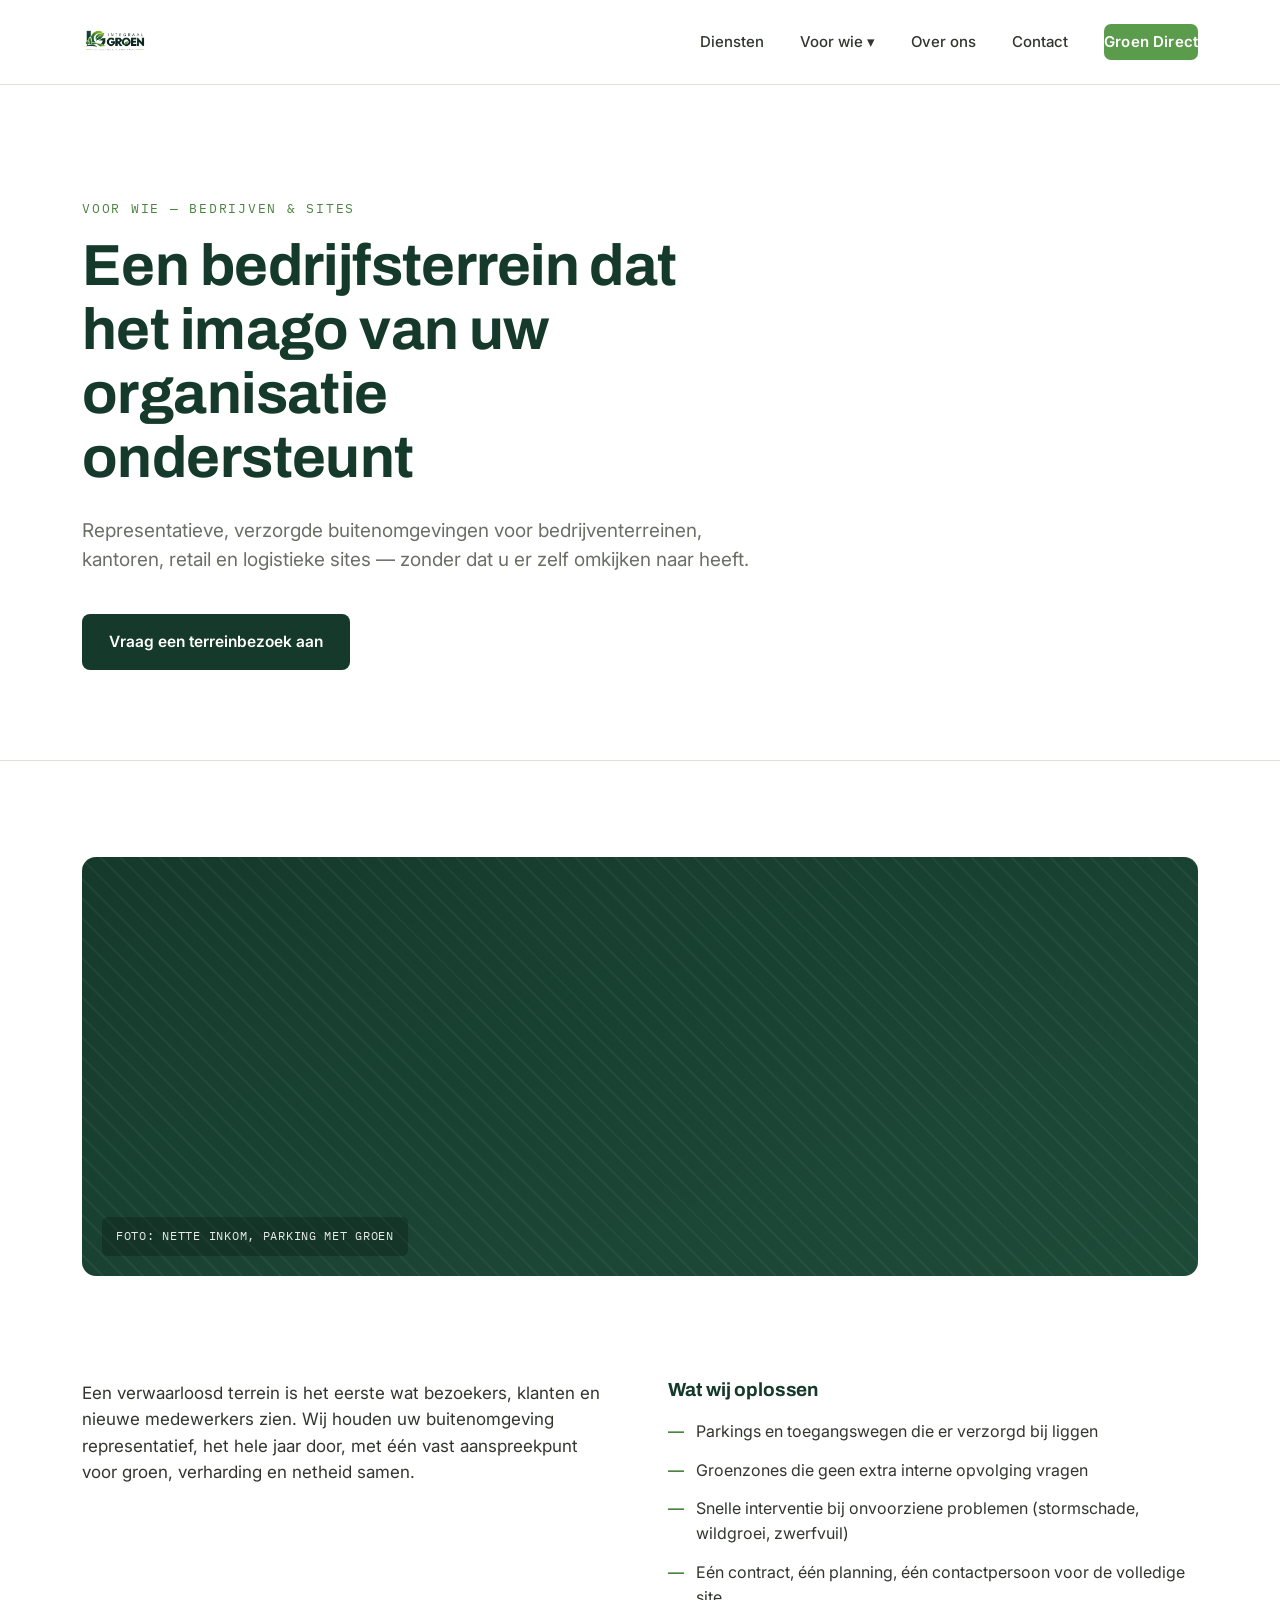
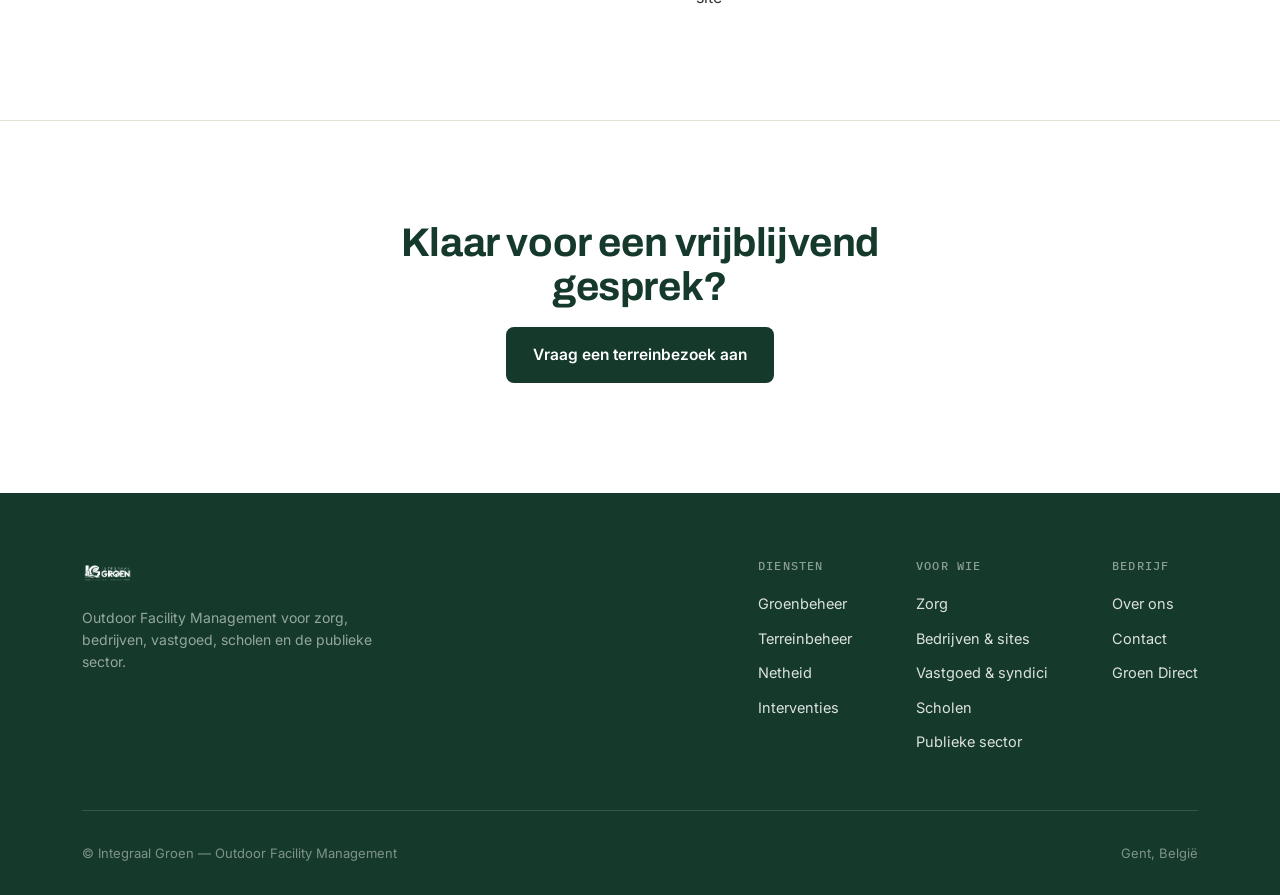
==== bedrijven.html @ 5df1223a "Add files via upload" ====
<!DOCTYPE html>
<html lang="nl">
<head>
<meta charset="UTF-8">
<meta name="viewport" content="width=device-width, initial-scale=1.0">
<title>Bedrijven & sites — Integraal Groen</title>
<meta name="description" content="Representatieve buitenomgevingen voor bedrijventerreinen, kantoren, retail en logistieke sites.">
<link rel="preconnect" href="https://fonts.googleapis.com">
<link rel="preconnect" href="https://fonts.gstatic.com" crossorigin>
<link href="https://fonts.googleapis.com/css2?family=Archivo:wght@500;600;700;800&family=Inter:wght@400;500;600&family=IBM+Plex+Mono:wght@400;500&display=swap" rel="stylesheet">
<link rel="stylesheet" href="style.css">
</head>
<body>
<header>
  <nav class="wrap">
    <a href="index.html"><img class="logo-mark" src="assets/logo.png" alt="Integraal Groen — Outdoor Facility Management"></a>
    <button class="nav-toggle" id="navToggle" aria-expanded="false" aria-controls="navLinks" aria-label="Menu openen">
      <span class="bar"></span>
    </button>
    <div class="nav-links" id="navLinks">
      <a href="index.html#diensten">Diensten</a>
      <div class="dropdown" id="voorWieDropdown">
        <a href="javascript:void(0)" id="voorWieToggle" aria-current="page">Voor wie ▾</a>
        <div class="dropdown-menu">
          <a href="zorg.html">Zorg</a>
          <a href="bedrijven.html">Bedrijven &amp; sites</a>
          <a href="vastgoed.html">Residentieel vastgoed &amp; syndici</a>
          <a href="scholen.html">Scholen</a>
          <a href="publieke-sector.html">Publieke sector</a>
        </div>
      </div>
      <a href="index.html#contact">Over ons</a>
      <a href="index.html#contact">Contact</a>
      <a href="groendirect.html" class="btn-nav">Groen Direct</a>
    </div>
  </nav>
</header>
<main>

  <section class="hero">
    <div class="wrap">
      <span class="eyebrow reveal">Voor wie — Bedrijven & sites</span>
      <h1 class="reveal">Een bedrijfsterrein dat het imago van uw organisatie ondersteunt</h1>
      <p class="reveal">Representatieve, verzorgde buitenomgevingen voor bedrijventerreinen, kantoren, retail en logistieke sites — zonder dat u er zelf omkijken naar heeft.</p>
      <div class="btn-row reveal">
        <a href="index.html#contact" class="btn btn-primary">Vraag een terreinbezoek aan</a>
      </div>
    </div>
  </section>

  <section>
    <div class="wrap">
      <div class="photo-banner reveal"><span class="tag">Foto: nette inkom, parking met groen</span></div>
    </div>
  </section>

  <section style="padding-top:0;">
    <div class="wrap two-col reveal">
      <div class="content-block">
        <p>Een verwaarloosd terrein is het eerste wat bezoekers, klanten en nieuwe medewerkers zien. Wij houden uw buitenomgeving representatief, het hele jaar door, met één vast aanspreekpunt voor groen, verharding en netheid samen.</p>
      </div>
      <div>
        <h3 style="font-size:19px; margin-bottom:18px;">Wat wij oplossen</h3>
        <ul class="checklist">
        <li>Parkings en toegangswegen die er verzorgd bij liggen</li>
        <li>Groenzones die geen extra interne opvolging vragen</li>
        <li>Snelle interventie bij onvoorziene problemen (stormschade, wildgroei, zwerfvuil)</li>
        <li>Eén contract, één planning, één contactpersoon voor de volledige site</li>
        </ul>
      </div>
    </div>
  </section>

  <section class="closing" style="border-top:1px solid var(--line);">
    <div class="wrap">
      <h2 class="reveal">Klaar voor een vrijblijvend gesprek?</h2>
      <a href="index.html#contact" class="btn btn-primary reveal">Vraag een terreinbezoek aan</a>
    </div>
  </section>

</main>
<footer>
  <div class="wrap">
    <div class="footer-top">
      <div class="footer-brand">
        <img class="footer-logo" src="assets/logo.png" alt="Integraal Groen">
        <p>Outdoor Facility Management voor zorg, bedrijven, vastgoed, scholen en de publieke sector.</p>
      </div>
      <div class="footer-cols">
        <div class="footer-col">
          <h5>Diensten</h5>
          <a href="index.html#diensten">Groenbeheer</a>
          <a href="index.html#diensten">Terreinbeheer</a>
          <a href="index.html#diensten">Netheid</a>
          <a href="groendirect.html">Interventies</a>
        </div>
        <div class="footer-col">
          <h5>Voor wie</h5>
          <a href="zorg.html">Zorg</a>
          <a href="bedrijven.html">Bedrijven &amp; sites</a>
          <a href="vastgoed.html">Vastgoed &amp; syndici</a>
          <a href="scholen.html">Scholen</a>
          <a href="publieke-sector.html">Publieke sector</a>
        </div>
        <div class="footer-col">
          <h5>Bedrijf</h5>
          <a href="index.html#contact">Over ons</a>
          <a href="index.html#contact">Contact</a>
          <a href="groendirect.html">Groen Direct</a>
        </div>
      </div>
    </div>
    <div class="footer-bottom">
      <span>© Integraal Groen — Outdoor Facility Management</span>
      <span>Gent, België</span>
    </div>
  </div>
</footer>

<script>
  // Scroll reveal
  if('IntersectionObserver' in window){
    const obs = new IntersectionObserver((entries)=>{
      entries.forEach(e=>{
        if(e.isIntersecting){ e.target.classList.add('in'); obs.unobserve(e.target); }
      });
    }, {threshold:0.12});
    document.querySelectorAll('.reveal').forEach(el=>obs.observe(el));
  } else {
    document.querySelectorAll('.reveal').forEach(el=>el.classList.add('in'));
  }

  // Mobile nav toggle
  const navToggle = document.getElementById('navToggle');
  const navLinks = document.getElementById('navLinks');
  if(navToggle){
    navToggle.addEventListener('click', ()=>{
      const open = navLinks.classList.toggle('open');
      navToggle.setAttribute('aria-expanded', open ? 'true' : 'false');
    });
  }
  // Mobile "Voor wie" submenu toggle (tap to expand instead of hover on touch)
  const vwToggle = document.getElementById('voorWieToggle');
  const vwDropdown = document.getElementById('voorWieDropdown');
  if(vwToggle){
    vwToggle.addEventListener('click', (e)=>{
      if(window.innerWidth <= 980){
        e.preventDefault();
        vwDropdown.classList.toggle('open');
      }
    });
  }
  // Close mobile menu when a real link is clicked
  document.querySelectorAll('.nav-links a:not(#voorWieToggle)').forEach(a=>{
    a.addEventListener('click', ()=>{
      navLinks.classList.remove('open');
      if(navToggle) navToggle.setAttribute('aria-expanded','false');
    });
  });
</script>
</body>
</html>
---- style.css ----
/* ===========================================================
   Integraal Groen — Outdoor Facility Management
   Shared stylesheet for all pages
   =========================================================== */

:root{
  --white:#FFFFFF;
  --green-deep:#153A2C;
  --green-deep-2:#1E4A38;
  --green-fresh:#5B9C4C;
  --green-fresh-dark:#4A8440;
  --grey-warm:#F6F4F0;
  --line:#E4E0D8;
  --ink:#33362F;
  --ink-soft:#6B6F66;
}
*{box-sizing:border-box; margin:0; padding:0;}
html{scroll-behavior:smooth;}
body{
  font-family:'Inter', sans-serif;
  color:var(--ink);
  background:var(--white);
  line-height:1.55;
  -webkit-font-smoothing:antialiased;
}
h1,h2,h3,h4{
  font-family:'Archivo', sans-serif;
  color:var(--green-deep);
  font-weight:700;
  letter-spacing:-0.01em;
  line-height:1.1;
}
.mono{ font-family:'IBM Plex Mono', monospace; }
a{color:inherit; text-decoration:none;}
img{max-width:100%; display:block;}
.wrap{ max-width:1180px; margin:0 auto; padding:0 32px; }
section{padding:96px 0;}

.reveal{opacity:0; transform:translateY(18px); transition:opacity .7s ease, transform .7s ease;}
.reveal.in{opacity:1; transform:translateY(0);}
@media (prefers-reduced-motion: reduce){
  .reveal{opacity:1; transform:none; transition:none;}
  html{scroll-behavior:auto;}
}
noscript .reveal, .no-js .reveal{opacity:1 !important; transform:none !important;}

.eyebrow{
  font-family:'IBM Plex Mono', monospace;
  font-size:12.5px; letter-spacing:0.14em; text-transform:uppercase;
  color:var(--green-fresh-dark); margin-bottom:16px; display:inline-block;
}

/* ---------- NAV ---------- */
header{
  position:sticky; top:0; z-index:100;
  background:rgba(255,255,255,0.94);
  backdrop-filter:blur(8px);
  border-bottom:1px solid var(--line);
}
nav.wrap{
  display:flex; align-items:center; justify-content:space-between;
  height:84px;
}
.logo-mark{height:44px; width:auto;}
.nav-links{ display:flex; align-items:center; gap:36px; font-size:15px; font-weight:500; }
.nav-links a{ position:relative; color:var(--ink); padding:6px 0; }
.nav-links > a:not(.btn-nav)::after{
  content:''; position:absolute; left:0; bottom:0; width:0; height:2px;
  background:var(--green-fresh); transition:width .25s ease;
}
.nav-links > a:not(.btn-nav):hover::after{width:100%;}
.dropdown{position:relative;}
.dropdown-menu{
  position:absolute; top:calc(100% + 14px); left:50%; transform:translate(-50%,6px);
  background:var(--white); border:1px solid var(--line); border-radius:10px;
  box-shadow:0 16px 40px rgba(21,58,44,0.12);
  padding:10px; min-width:240px;
  opacity:0; visibility:hidden;
  transition:opacity .2s ease, transform .2s ease, visibility .2s;
}
.dropdown:hover .dropdown-menu, .dropdown:focus-within .dropdown-menu{
  opacity:1; visibility:visible; transform:translate(-50%,0);
}
.dropdown-menu a{display:block; padding:10px 14px; border-radius:6px; font-size:14.5px;}
.dropdown-menu a:hover{background:var(--grey-warm);}
.dropdown-menu a::after{display:none;}
.btn-nav{
  background:var(--green-fresh); color:#fff !important;
  padding:11px 20px; border-radius:7px; font-weight:600; letter-spacing:0.01em;
  transition:background .2s ease, transform .2s ease;
}
.btn-nav:hover{background:var(--green-fresh-dark); transform:translateY(-1px);}

/* ---- mobile hamburger ---- */
.nav-toggle{
  display:none;
  width:44px; height:44px;
  border:1px solid var(--line);
  border-radius:8px;
  background:var(--white);
  align-items:center; justify-content:center;
  cursor:pointer;
}
.nav-toggle .bar{
  position:relative; width:20px; height:2px; background:var(--green-deep);
  transition:background .2s ease;
}
.nav-toggle .bar::before, .nav-toggle .bar::after{
  content:''; position:absolute; left:0; width:20px; height:2px; background:var(--green-deep);
  transition:transform .25s ease, top .25s ease;
}
.nav-toggle .bar::before{ top:-6px; }
.nav-toggle .bar::after{ top:6px; }
.nav-toggle[aria-expanded="true"] .bar{ background:transparent; }
.nav-toggle[aria-expanded="true"] .bar::before{ top:0; transform:rotate(45deg); }
.nav-toggle[aria-expanded="true"] .bar::after{ top:0; transform:rotate(-45deg); }

@media (max-width: 980px){
  .nav-toggle{ display:flex; }
  .nav-links{
    display:none;
    position:fixed; top:84px; left:0; right:0; bottom:0;
    background:var(--white);
    border-bottom:1px solid var(--line);
    flex-direction:column; align-items:stretch; gap:0;
    overflow-y:auto;
    box-shadow:0 16px 30px rgba(21,58,44,0.08);
    z-index:200;
  }
  .nav-links.open{ display:flex; }
  .nav-links a{ padding:16px 32px; border-bottom:1px solid var(--line); }
  .nav-links > a:not(.btn-nav)::after{ display:none; }
  .dropdown-menu{
    position:static; transform:none; box-shadow:none; border:none; border-radius:0;
    opacity:1; visibility:visible; display:none; padding:0; min-width:0;
    background:var(--grey-warm);
  }
  .dropdown.open .dropdown-menu{ display:block; }
  .dropdown-menu a{ padding:14px 48px; border-bottom:1px solid var(--line); border-radius:0; }
  .btn-nav{ margin:16px 32px; text-align:center; }
}

/* ---------- HERO (generic, homepage + subpages) ---------- */
.hero{ padding:110px 0 90px; border-bottom:1px solid var(--line); }
.hero h1{ font-size:clamp(34px, 5vw, 58px); max-width:17ch; margin-bottom:26px; }
.hero p{ font-size:19px; color:var(--ink-soft); max-width:58ch; margin-bottom:40px; }
.btn-row{ display:flex; gap:16px; flex-wrap:wrap; margin-bottom:0; }
.btn{
  display:inline-flex; align-items:center; gap:8px;
  padding:15px 26px; border-radius:8px; font-weight:600; font-size:15.5px;
  transition:all .2s ease; border:1.5px solid transparent;
}
.btn-primary{background:var(--green-deep); color:#fff;}
.btn-primary:hover{background:var(--green-deep-2); transform:translateY(-1px);}
.btn-secondary{background:transparent; color:var(--green-deep); border-color:var(--green-deep);}
.btn-secondary:hover{background:var(--green-deep); color:#fff;}

.service-tags{
  display:flex; flex-wrap:wrap; gap:0; font-family:'IBM Plex Mono', monospace; font-size:13px;
  color:var(--ink-soft); border-top:1px solid var(--line); padding-top:24px; margin-top:40px;
}
.service-tags span{padding-right:14px; margin-right:14px; border-right:1px solid var(--line);}
.service-tags span:last-child{border-right:none;}

/* ---------- SECTION HEAD ---------- */
.section-head{max-width:60ch; margin-bottom:56px;}
.section-head h2{font-size:clamp(28px,3vw,38px); margin-bottom:14px;}
.section-head p{color:var(--ink-soft); font-size:17px;}

/* ---------- METHODE / BIODIVERSITEIT SECTIE ---------- */
.method-layout{
  display:grid; grid-template-columns:1.1fr 0.9fr; gap:64px; align-items:center;
}
.method-layout h2{ font-size:clamp(28px,3vw,36px); margin-bottom:20px; }
.method-layout p{ font-size:16.5px; color:var(--ink); margin-bottom:18px; }
.method-layout em{ color:var(--green-deep); font-style:normal; font-weight:600; }
.method-chart{
  background:var(--grey-warm);
  border:1px solid var(--line);
  border-radius:14px;
  padding:32px;
}
.method-chart-label{
  display:block; font-size:12px; letter-spacing:.08em; text-transform:uppercase;
  color:var(--ink-soft); margin-bottom:24px;
}
.bars{
  display:flex; align-items:flex-end; gap:18px;
  height:160px;
  border-bottom:1px solid var(--line);
  padding-bottom:0;
}
.bar-col{ flex:1; display:flex; flex-direction:column; align-items:center; height:100%; justify-content:flex-end; gap:10px; }
.bar-col .bar{
  width:100%;
  background:linear-gradient(180deg, var(--green-fresh) 0%, var(--green-fresh-dark) 100%);
  border-radius:4px 4px 0 0;
}
.bar-col span{ font-size:11.5px; color:var(--ink-soft); }
.method-chart-note{ display:block; font-size:13px; color:var(--ink-soft); margin-top:18px; line-height:1.5; }

/* ---------- SERVICES GRID ---------- */
.services-grid{ display:grid; grid-template-columns:repeat(3, 1fr); border-top:1px solid var(--line); border-left:1px solid var(--line); }
.service-card{ padding:38px 34px; border-right:1px solid var(--line); border-bottom:1px solid var(--line); transition:background .2s ease; }
.service-card:hover{background:var(--grey-warm);}
.service-card .num{ font-family:'IBM Plex Mono', monospace; color:var(--green-fresh-dark); font-size:14px; display:block; margin-bottom:22px; }
.service-card h3{font-size:19px; margin-bottom:10px;}
.service-card p{color:var(--ink-soft); font-size:15px;}

/* ---------- VOOR WIE / AUDIENCE CARDS ---------- */
.audience-grid{ display:grid; grid-template-columns:repeat(5, 1fr); gap:18px; }
.audience-card{ border:1px solid var(--line); border-radius:12px; overflow:hidden; transition:box-shadow .25s ease, transform .25s ease; }
.audience-card:hover{box-shadow:0 18px 38px rgba(21,58,44,.12); transform:translateY(-3px);}
.photo-placeholder{
  aspect-ratio:4/5; background:linear-gradient(160deg, var(--green-deep) 0%, var(--green-deep-2) 100%);
  position:relative; display:flex; align-items:flex-end; overflow:hidden;
}
.photo-placeholder::before{
  content:''; position:absolute; inset:0;
  background-image:repeating-linear-gradient(45deg, rgba(255,255,255,0.045) 0 2px, transparent 2px 14px);
}
.photo-placeholder .tag{
  font-family:'IBM Plex Mono', monospace; font-size:11px; color:rgba(255,255,255,0.85);
  letter-spacing:.06em; text-transform:uppercase; padding:12px 14px; background:rgba(0,0,0,0.18); width:100%;
}
.audience-body{padding:22px 20px 26px;}
.audience-body h3{font-size:17px; margin-bottom:8px;}
.audience-body p{font-size:14px; color:var(--ink-soft); margin-bottom:14px;}
.audience-body .link{ font-size:13.5px; font-weight:600; color:var(--green-fresh-dark); display:inline-flex; align-items:center; gap:5px; }
.audience-body .link .arrow{transition:transform .2s ease;}
.audience-card:hover .arrow{transform:translateX(4px);}

/* large photo banner for subpages */
.photo-banner{
  aspect-ratio:16/6;
  background:linear-gradient(160deg, var(--green-deep) 0%, var(--green-deep-2) 100%);
  border-radius:14px; position:relative; overflow:hidden; margin-bottom:8px;
}
.photo-banner::before{
  content:''; position:absolute; inset:0;
  background-image:repeating-linear-gradient(45deg, rgba(255,255,255,0.045) 0 2px, transparent 2px 14px);
}
.photo-banner .tag{
  position:absolute; left:20px; bottom:20px;
  font-family:'IBM Plex Mono', monospace; font-size:12px; color:rgba(255,255,255,0.9);
  letter-spacing:.06em; text-transform:uppercase; padding:10px 14px; background:rgba(0,0,0,0.22); border-radius:6px;
}

/* ---------- GROEN DIRECT BAND ---------- */
.gd-band{ background:#EAF3E5; border-top:1px solid #D9E8D0; border-bottom:1px solid #D9E8D0; padding:80px 0; }
.gd-inner{ display:flex; align-items:center; justify-content:space-between; gap:40px; flex-wrap:wrap; }
.gd-text{max-width:640px;}
.gd-label{ font-family:'IBM Plex Mono', monospace; font-size:12.5px; letter-spacing:.14em; text-transform:uppercase; color:var(--green-fresh-dark); margin-bottom:14px; display:block; }
.gd-text h2{font-size:clamp(26px,3vw,34px); margin-bottom:12px;}
.gd-text p{color:var(--ink); font-size:16.5px; margin-bottom:6px;}
.gd-sub{font-size:13.5px !important; color:var(--ink-soft) !important; margin-top:14px !important;}
.gd-btn{
  flex-shrink:0; background:var(--green-deep); color:#fff; padding:18px 30px; border-radius:8px;
  font-weight:600; font-size:16px; transition:all .2s ease; white-space:nowrap;
}
.gd-btn:hover{background:var(--green-deep-2); transform:translateY(-1px);}

/* ---------- TECH SECTION ---------- */
.tech-layout{ display:grid; grid-template-columns:1.05fr 1fr; gap:64px; align-items:start; }
.tech-list{display:flex; flex-direction:column; gap:0;}
.tech-item{ padding:26px 0; border-bottom:1px solid var(--line); display:flex; gap:20px; }
.tech-item:first-child{padding-top:0;}
.tech-item .tnum{ font-family:'IBM Plex Mono', monospace; color:var(--green-fresh-dark); font-size:14px; padding-top:3px; }
.tech-item h4{font-size:16.5px; margin-bottom:6px;}
.tech-item p{color:var(--ink-soft); font-size:14.5px;}

.fiche{ background:var(--green-deep); border-radius:14px; padding:28px; color:#fff; position:sticky; top:120px; }
.fiche-top{ display:flex; justify-content:space-between; align-items:center; margin-bottom:22px; padding-bottom:18px; border-bottom:1px solid rgba(255,255,255,0.14); }
.fiche-top .label{ font-family:'IBM Plex Mono',monospace; font-size:12px; color:rgba(255,255,255,0.6); letter-spacing:.08em; text-transform:uppercase; }
.fiche-top .id{ font-family:'IBM Plex Mono',monospace; font-size:13px; color:#fff; }
.fiche-row{ display:flex; justify-content:space-between; align-items:center; padding:13px 0; border-bottom:1px solid rgba(255,255,255,0.08); font-size:14px; }
.fiche-row:last-of-type{border-bottom:none;}
.fiche-row .zk{color:rgba(255,255,255,0.65);}
.status-dot{ display:inline-flex; align-items:center; gap:7px; font-family:'IBM Plex Mono',monospace; font-size:12.5px; }
.status-dot::before{ content:''; width:7px; height:7px; border-radius:50%; background:var(--green-fresh); box-shadow:0 0 0 3px rgba(91,156,76,0.28); }
.status-dot.pending::before{ background:#E0B84A; box-shadow:0 0 0 3px rgba(224,184,74,0.25); }
.fiche-footer{ margin-top:20px; padding-top:18px; border-top:1px solid rgba(255,255,255,0.14); font-family:'IBM Plex Mono',monospace; font-size:11.5px; color:rgba(255,255,255,0.5); display:flex; justify-content:space-between; }

/* ---------- CLOSING CTA ---------- */
.closing{ text-align:center; padding:100px 0 110px; }
.closing h2{font-size:clamp(28px,3.4vw,40px); max-width:20ch; margin:0 auto 18px;}
.closing p{color:var(--ink-soft); font-size:17px; max-width:50ch; margin:0 auto 36px;}

/* ---------- SUBPAGE CONTENT (Voor wie detail pages) ---------- */
.content-block{ max-width:74ch; }
.content-block p{ font-size:17px; color:var(--ink); margin-bottom:22px; }
.quality-grid{ display:grid; grid-template-columns:repeat(2,1fr); gap:28px 40px; margin-top:8px; }
.quality-item h4{ font-size:17px; margin-bottom:8px; }
.quality-item p{ font-size:15px; color:var(--ink-soft); margin-bottom:0; }
blockquote{
  border-left:3px solid var(--green-fresh);
  padding:6px 0 6px 24px;
  margin:36px 0;
  font-size:19px;
  font-style:italic;
  color:var(--green-deep);
}
blockquote cite{ display:block; font-style:normal; font-size:14px; color:var(--ink-soft); margin-top:10px; font-family:'IBM Plex Mono', monospace; }
.checklist{ list-style:none; margin-top:8px; }
.checklist li{ position:relative; padding-left:28px; margin-bottom:14px; font-size:16px; color:var(--ink); }
.checklist li::before{ content:'—'; position:absolute; left:0; color:var(--green-fresh-dark); font-weight:600; }
.two-col{ display:grid; grid-template-columns:1fr 1fr; gap:56px; align-items:start; }

/* ---------- HOW-IT-WORKS (Groen Direct) ---------- */
.steps{ display:grid; grid-template-columns:repeat(4,1fr); gap:24px; margin-top:8px; }
.step{ padding:28px 24px; border:1px solid var(--line); border-radius:12px; }
.step .snum{ font-family:'IBM Plex Mono', monospace; color:var(--green-fresh-dark); font-size:22px; display:block; margin-bottom:14px; }
.step h4{ font-size:16px; margin-bottom:8px; }
.step p{ font-size:14px; color:var(--ink-soft); }

/* ---------- FOOTER ---------- */
footer{ background:var(--green-deep); color:rgba(255,255,255,0.72); padding:64px 0 32px; }
.footer-top{ display:flex; justify-content:space-between; gap:40px; flex-wrap:wrap; padding-bottom:44px; margin-bottom:32px; border-bottom:1px solid rgba(255,255,255,0.14); }
.footer-brand{max-width:320px;}
.footer-logo{height:34px; margin-bottom:16px; filter:brightness(0) invert(1);}
.footer-brand p{font-size:14px; line-height:1.6; color:rgba(255,255,255,0.55);}
.footer-cols{display:flex; gap:64px; flex-wrap:wrap;}
.footer-col h5{ font-family:'IBM Plex Mono', monospace; font-size:12px; letter-spacing:.1em; text-transform:uppercase; color:rgba(255,255,255,0.5); margin-bottom:18px; font-weight:500; }
.footer-col a{display:block; font-size:14.5px; margin-bottom:12px; color:rgba(255,255,255,0.85);}
.footer-col a:hover{color:#fff;}
.footer-bottom{ display:flex; justify-content:space-between; align-items:center; flex-wrap:wrap; gap:12px; font-size:13px; color:rgba(255,255,255,0.45); }

/* ---------- RESPONSIVE ---------- */
@media (max-width: 980px){
  .method-layout{grid-template-columns:1fr; gap:36px;}
  .services-grid{grid-template-columns:repeat(2,1fr);}
  .audience-grid{grid-template-columns:repeat(2,1fr);}
  .tech-layout{grid-template-columns:1fr;}
  .fiche{position:static;}
  .gd-inner{flex-direction:column; align-items:flex-start;}
  .two-col{grid-template-columns:1fr;}
  .quality-grid{grid-template-columns:1fr;}
  .steps{grid-template-columns:repeat(2,1fr);}
}
@media (max-width: 600px){
  section{padding:64px 0;}
  .wrap{padding:0 20px;}
  .services-grid{grid-template-columns:1fr;}
  .audience-grid{grid-template-columns:1fr;}
  .hero{padding:56px 0 48px;}
  .footer-top{flex-direction:column;}
  .steps{grid-template-columns:1fr;}
}
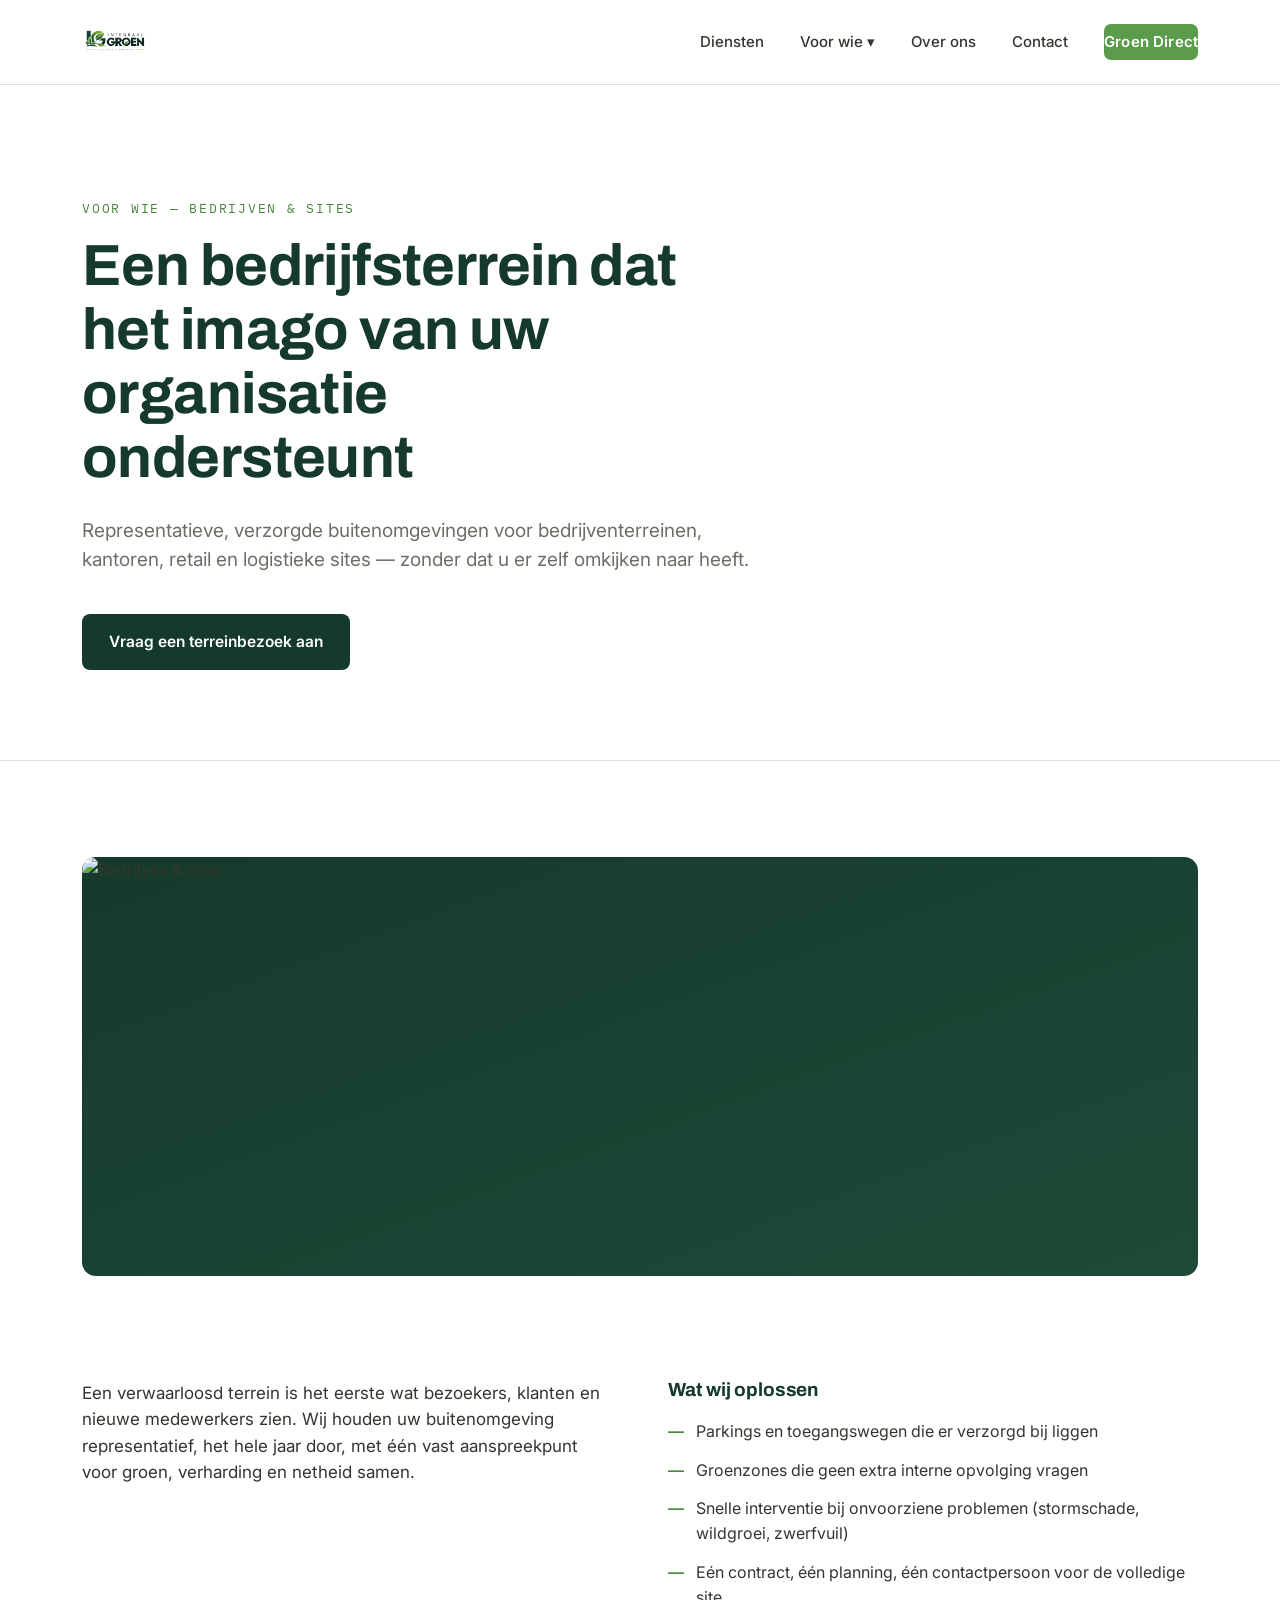
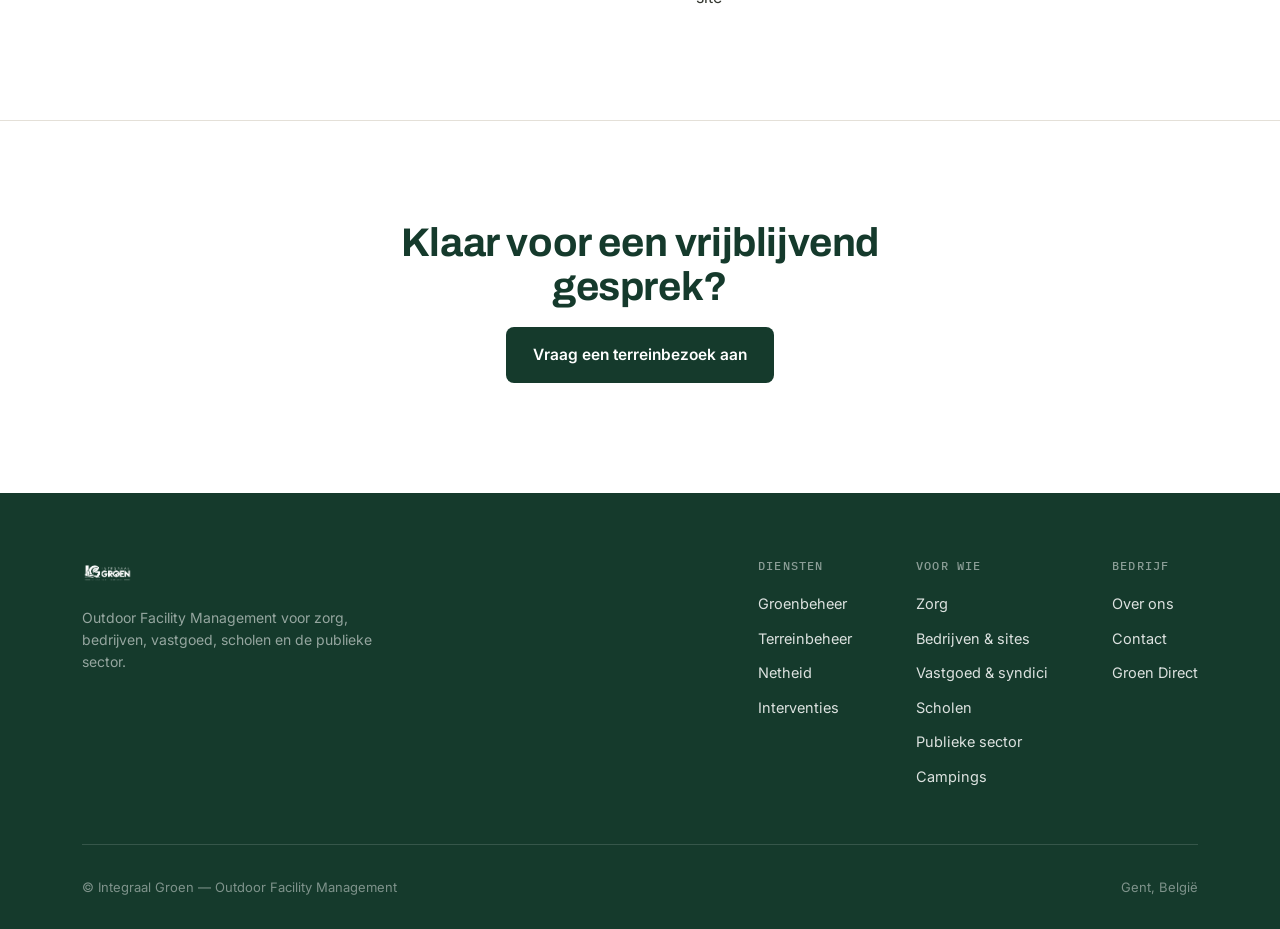
==== commit 096912af: "Add files via upload" ====
--- a/bedrijven.html
+++ b/bedrijven.html
@@ -27,6 +27,7 @@
           <a href="vastgoed.html">Residentieel vastgoed &amp; syndici</a>
           <a href="scholen.html">Scholen</a>
           <a href="publieke-sector.html">Publieke sector</a>
+          <a href="campings.html">Vakantieparken &amp; campings</a>
         </div>
       </div>
       <a href="index.html#contact">Over ons</a>
@@ -50,7 +51,7 @@
 
   <section>
     <div class="wrap">
-      <div class="photo-banner reveal"><span class="tag">Foto: nette inkom, parking met groen</span></div>
+      <div class="photo-banner has-photo reveal"><img class="fill-img" src="assets/IG_bedrijventerrein.png" alt="Bedrijven & sites"></div>
     </div>
   </section>
 
@@ -101,6 +102,7 @@
           <a href="vastgoed.html">Vastgoed &amp; syndici</a>
           <a href="scholen.html">Scholen</a>
           <a href="publieke-sector.html">Publieke sector</a>
+          <a href="campings.html">Campings</a>
         </div>
         <div class="footer-col">
           <h5>Bedrijf</h5>
--- a/style.css
+++ b/style.css
@@ -53,8 +53,7 @@
 /* ---------- NAV ---------- */
 header{
   position:sticky; top:0; z-index:100;
-  background:rgba(255,255,255,0.94);
-  backdrop-filter:blur(8px);
+  background:rgba(255,255,255,0.98);
   border-bottom:1px solid var(--line);
 }
 nav.wrap{
@@ -141,7 +140,16 @@
 }
 
 /* ---------- HERO (generic, homepage + subpages) ---------- */
-.hero{ padding:110px 0 90px; border-bottom:1px solid var(--line); }
+.hero{ padding:110px 0 90px; border-bottom:1px solid var(--line); overflow:hidden; }
+.hero-flex{ display:flex; align-items:center; gap:8px; }
+.hero-copy{ flex:0 0 54%; max-width:54%; position:relative; z-index:2; }
+.hero-visual{ flex:1; min-width:0; margin-left:-110px; z-index:1; }
+.hero-visual img{ width:100%; height:auto; display:block; }
+@media (max-width:980px){
+  .hero-flex{ flex-direction:column; align-items:stretch; }
+  .hero-copy{ flex:1 1 auto; max-width:100%; }
+  .hero-visual{ margin-left:0; margin-top:36px; order:2; max-width:520px; }
+}
 .hero h1{ font-size:clamp(34px, 5vw, 58px); max-width:17ch; margin-bottom:26px; }
 .hero p{ font-size:19px; color:var(--ink-soft); max-width:58ch; margin-bottom:40px; }
 .btn-row{ display:flex; gap:16px; flex-wrap:wrap; margin-bottom:0; }
@@ -208,14 +216,15 @@
 .service-card p{color:var(--ink-soft); font-size:15px;}
 
 /* ---------- VOOR WIE / AUDIENCE CARDS ---------- */
-.audience-grid{ display:grid; grid-template-columns:repeat(5, 1fr); gap:18px; }
+.audience-grid{ display:grid; grid-template-columns:repeat(3, 1fr); gap:18px; }
 .audience-card{ border:1px solid var(--line); border-radius:12px; overflow:hidden; transition:box-shadow .25s ease, transform .25s ease; }
 .audience-card:hover{box-shadow:0 18px 38px rgba(21,58,44,.12); transform:translateY(-3px);}
 .photo-placeholder{
-  aspect-ratio:4/5; background:linear-gradient(160deg, var(--green-deep) 0%, var(--green-deep-2) 100%);
+  aspect-ratio:3/5; background:linear-gradient(160deg, var(--green-deep) 0%, var(--green-deep-2) 100%);
   position:relative; display:flex; align-items:flex-end; overflow:hidden;
 }
-.photo-placeholder::before{
+.fill-img{ position:absolute; inset:0; width:100%; height:100%; object-fit:cover; display:block; }
+.photo-placeholder:not(.has-photo)::before{
   content:''; position:absolute; inset:0;
   background-image:repeating-linear-gradient(45deg, rgba(255,255,255,0.045) 0 2px, transparent 2px 14px);
 }
@@ -236,7 +245,7 @@
   background:linear-gradient(160deg, var(--green-deep) 0%, var(--green-deep-2) 100%);
   border-radius:14px; position:relative; overflow:hidden; margin-bottom:8px;
 }
-.photo-banner::before{
+.photo-banner:not(.has-photo)::before{
   content:''; position:absolute; inset:0;
   background-image:repeating-linear-gradient(45deg, rgba(255,255,255,0.045) 0 2px, transparent 2px 14px);
 }
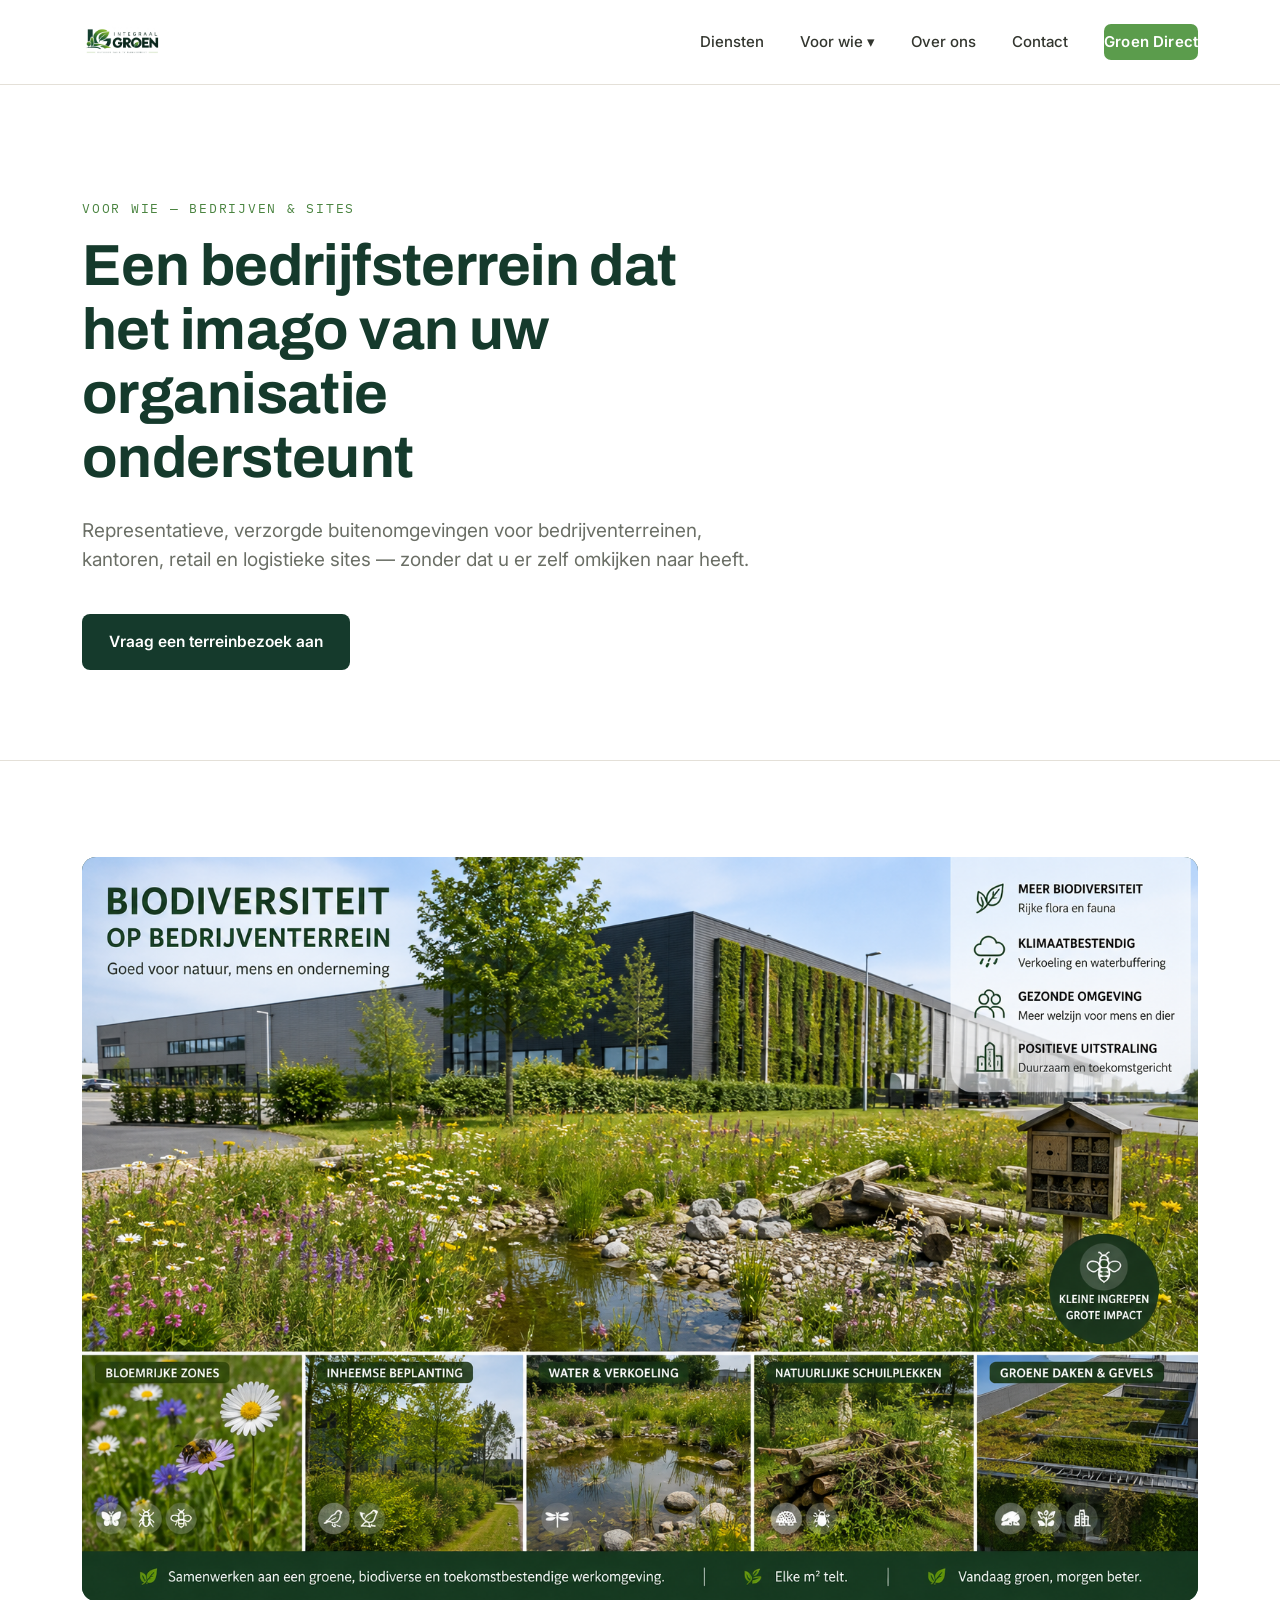
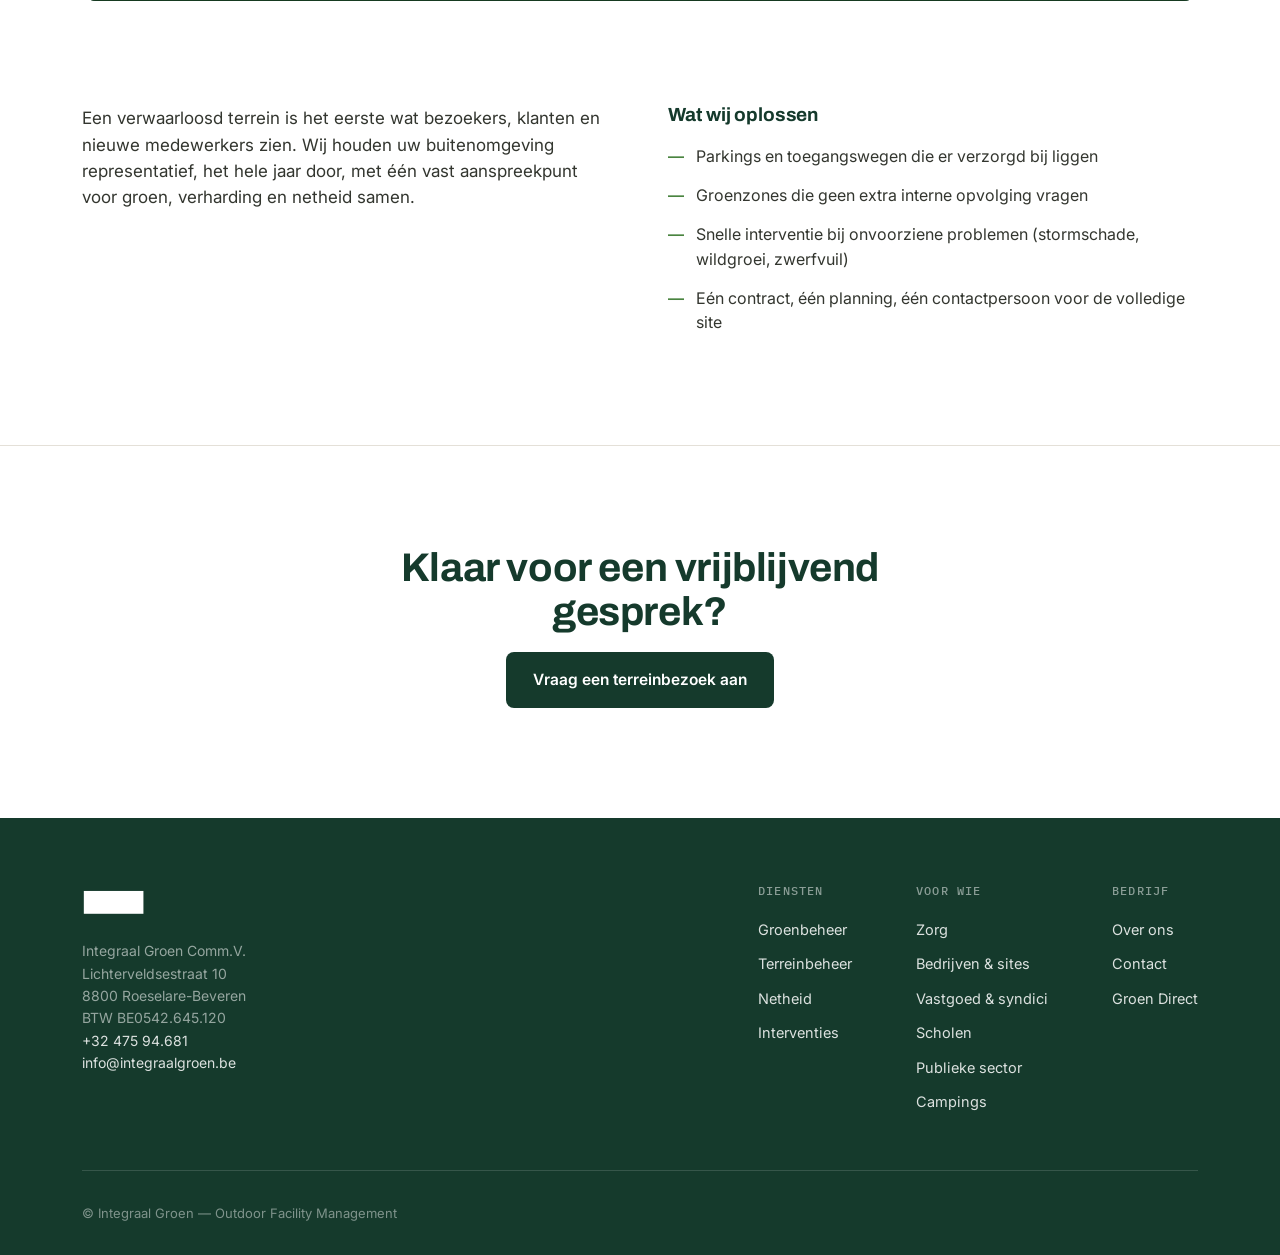
==== commit 2be59e1a: "Add files via upload" ====
--- a/bedrijven.html
+++ b/bedrijven.html
@@ -30,8 +30,8 @@
           <a href="campings.html">Vakantieparken &amp; campings</a>
         </div>
       </div>
-      <a href="index.html#contact">Over ons</a>
-      <a href="index.html#contact">Contact</a>
+      <a href="over-ons.html">Over ons</a>
+      <a href="contact.html">Contact</a>
       <a href="groendirect.html" class="btn-nav">Groen Direct</a>
     </div>
   </nav>
@@ -44,7 +44,7 @@
       <h1 class="reveal">Een bedrijfsterrein dat het imago van uw organisatie ondersteunt</h1>
       <p class="reveal">Representatieve, verzorgde buitenomgevingen voor bedrijventerreinen, kantoren, retail en logistieke sites — zonder dat u er zelf omkijken naar heeft.</p>
       <div class="btn-row reveal">
-        <a href="index.html#contact" class="btn btn-primary">Vraag een terreinbezoek aan</a>
+        <a href="contact.html" class="btn btn-primary">Vraag een terreinbezoek aan</a>
       </div>
     </div>
   </section>
@@ -75,7 +75,7 @@
   <section class="closing" style="border-top:1px solid var(--line);">
     <div class="wrap">
       <h2 class="reveal">Klaar voor een vrijblijvend gesprek?</h2>
-      <a href="index.html#contact" class="btn btn-primary reveal">Vraag een terreinbezoek aan</a>
+      <a href="contact.html" class="btn btn-primary reveal">Vraag een terreinbezoek aan</a>
     </div>
   </section>
 
@@ -85,7 +85,14 @@
     <div class="footer-top">
       <div class="footer-brand">
         <img class="footer-logo" src="assets/logo.png" alt="Integraal Groen">
-        <p>Outdoor Facility Management voor zorg, bedrijven, vastgoed, scholen en de publieke sector.</p>
+        <p>
+          Integraal Groen Comm.V.<br>
+          Lichterveldsestraat 10<br>
+          8800 Roeselare-Beveren<br>
+          BTW BE0542.645.120<br>
+          <a href="tel:+3247594681" style="color:rgba(255,255,255,0.85);">+32 475 94.681</a><br>
+          <a href="mailto:info@integraalgroen.be" style="color:rgba(255,255,255,0.85);">info@integraalgroen.be</a>
+        </p>
       </div>
       <div class="footer-cols">
         <div class="footer-col">
@@ -106,15 +113,14 @@
         </div>
         <div class="footer-col">
           <h5>Bedrijf</h5>
-          <a href="index.html#contact">Over ons</a>
-          <a href="index.html#contact">Contact</a>
+          <a href="over-ons.html">Over ons</a>
+          <a href="contact.html">Contact</a>
           <a href="groendirect.html">Groen Direct</a>
         </div>
       </div>
     </div>
     <div class="footer-bottom">
       <span>© Integraal Groen — Outdoor Facility Management</span>
-      <span>Gent, België</span>
     </div>
   </div>
 </footer>
--- a/style.css
+++ b/style.css
@@ -60,7 +60,7 @@
   display:flex; align-items:center; justify-content:space-between;
   height:84px;
 }
-.logo-mark{height:44px; width:auto;}
+.logo-mark{height:54px; width:auto;}
 .nav-links{ display:flex; align-items:center; gap:36px; font-size:15px; font-weight:500; }
 .nav-links a{ position:relative; color:var(--ink); padding:6px 0; }
 .nav-links > a:not(.btn-nav)::after{
@@ -241,7 +241,7 @@
 
 /* large photo banner for subpages */
 .photo-banner{
-  aspect-ratio:16/6;
+  aspect-ratio:3/2;
   background:linear-gradient(160deg, var(--green-deep) 0%, var(--green-deep-2) 100%);
   border-radius:14px; position:relative; overflow:hidden; margin-bottom:8px;
 }
@@ -326,7 +326,7 @@
 footer{ background:var(--green-deep); color:rgba(255,255,255,0.72); padding:64px 0 32px; }
 .footer-top{ display:flex; justify-content:space-between; gap:40px; flex-wrap:wrap; padding-bottom:44px; margin-bottom:32px; border-bottom:1px solid rgba(255,255,255,0.14); }
 .footer-brand{max-width:320px;}
-.footer-logo{height:34px; margin-bottom:16px; filter:brightness(0) invert(1);}
+.footer-logo{height:42px; margin-bottom:16px; filter:brightness(0) invert(1);}
 .footer-brand p{font-size:14px; line-height:1.6; color:rgba(255,255,255,0.55);}
 .footer-cols{display:flex; gap:64px; flex-wrap:wrap;}
 .footer-col h5{ font-family:'IBM Plex Mono', monospace; font-size:12px; letter-spacing:.1em; text-transform:uppercase; color:rgba(255,255,255,0.5); margin-bottom:18px; font-weight:500; }
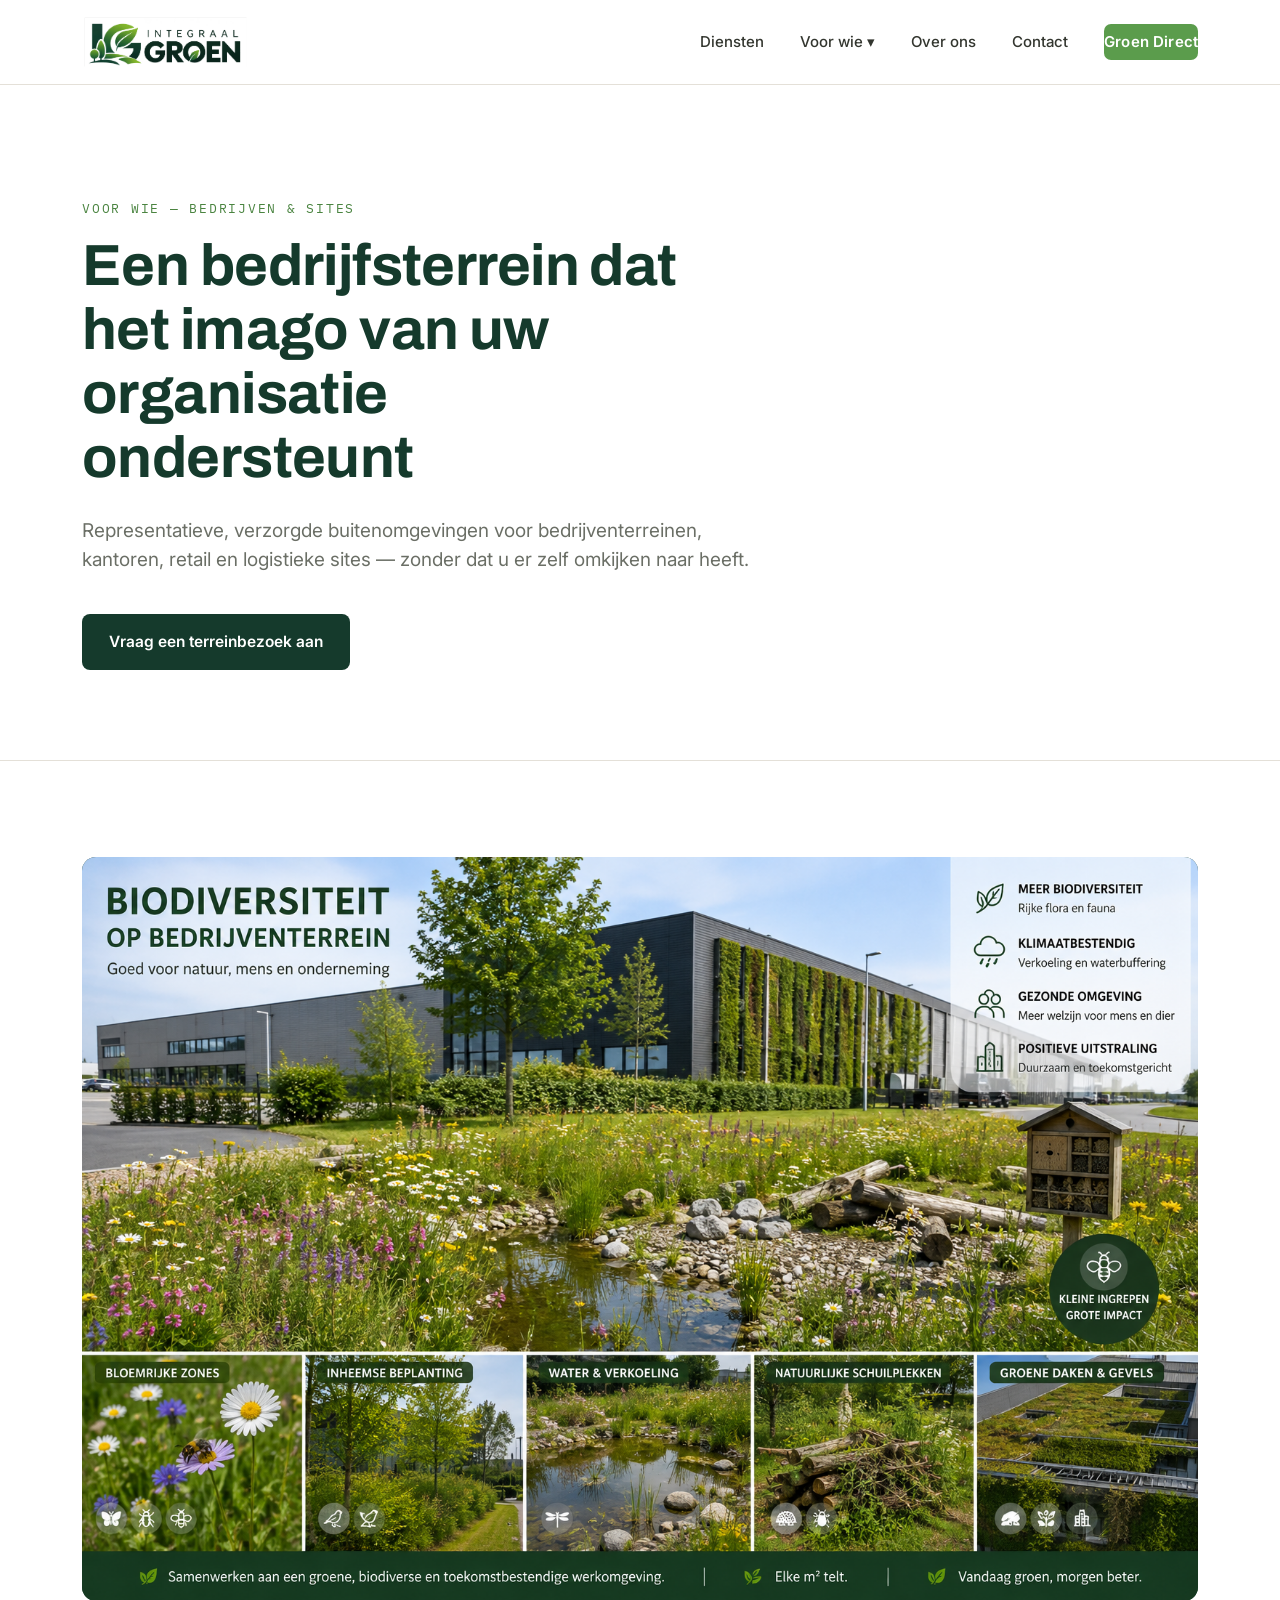
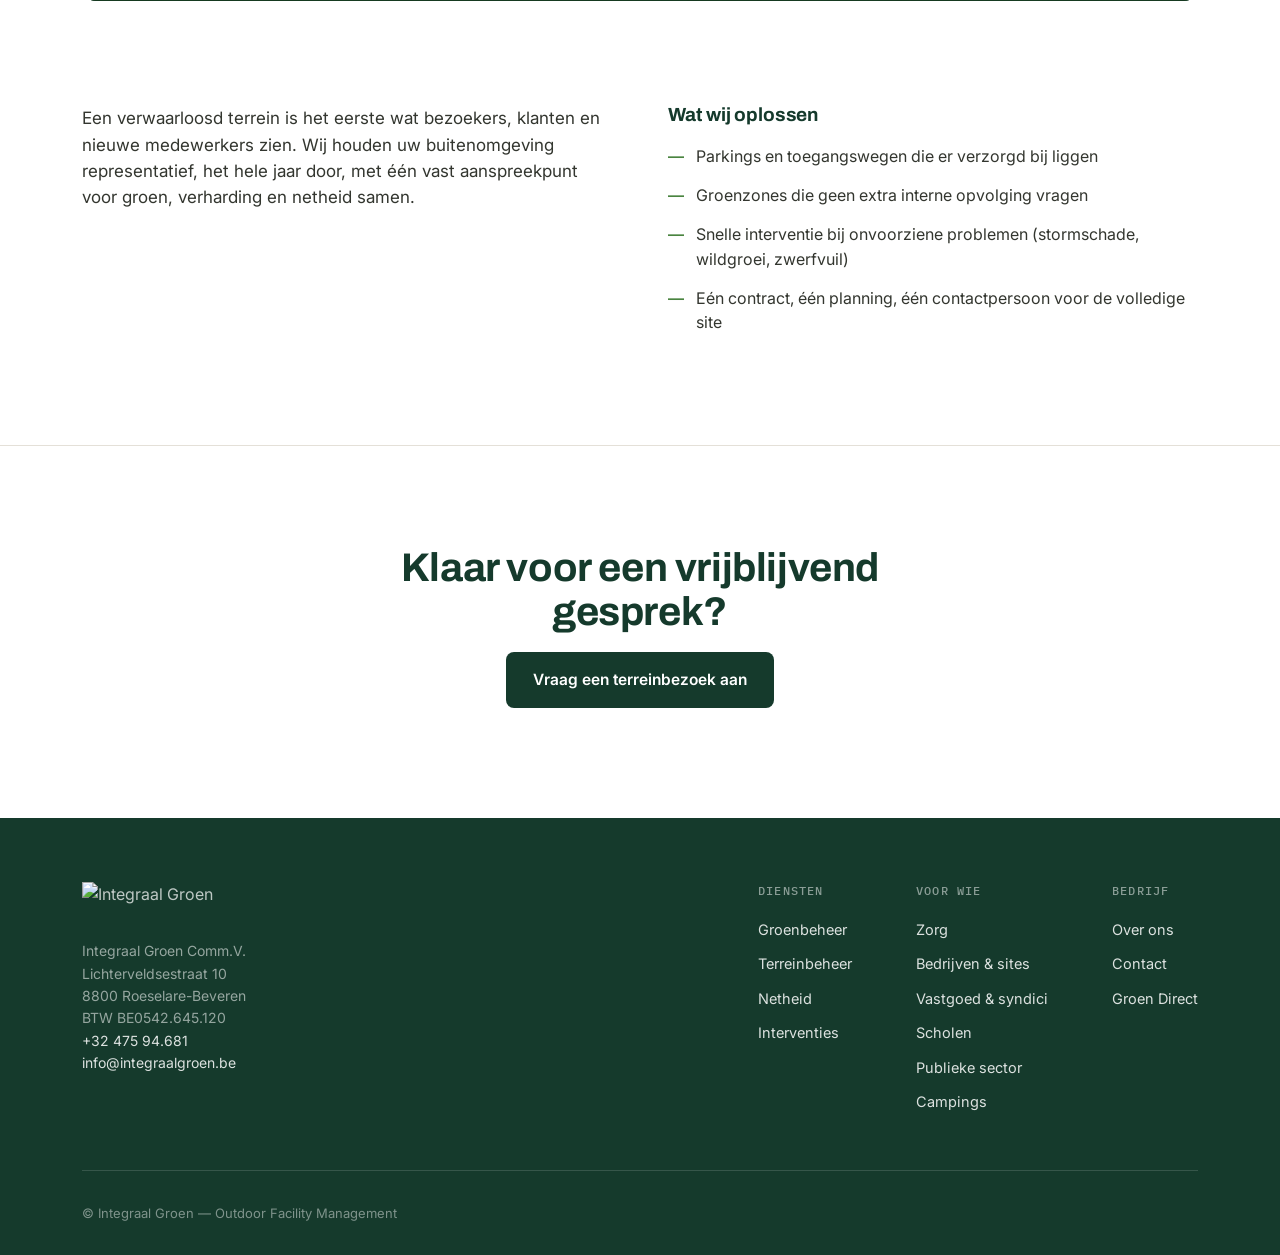
==== commit 2b40b30d: "Add files via upload" ====
--- a/bedrijven.html
+++ b/bedrijven.html
@@ -84,7 +84,7 @@
   <div class="wrap">
     <div class="footer-top">
       <div class="footer-brand">
-        <img class="footer-logo" src="assets/logo.png" alt="Integraal Groen">
+        <img class="footer-logo" src="assets/logo-white.png" alt="Integraal Groen">
         <p>
           Integraal Groen Comm.V.<br>
           Lichterveldsestraat 10<br>
--- a/style.css
+++ b/style.css
@@ -326,7 +326,7 @@
 footer{ background:var(--green-deep); color:rgba(255,255,255,0.72); padding:64px 0 32px; }
 .footer-top{ display:flex; justify-content:space-between; gap:40px; flex-wrap:wrap; padding-bottom:44px; margin-bottom:32px; border-bottom:1px solid rgba(255,255,255,0.14); }
 .footer-brand{max-width:320px;}
-.footer-logo{height:42px; margin-bottom:16px; filter:brightness(0) invert(1);}
+.footer-logo{height:42px; margin-bottom:16px;}
 .footer-brand p{font-size:14px; line-height:1.6; color:rgba(255,255,255,0.55);}
 .footer-cols{display:flex; gap:64px; flex-wrap:wrap;}
 .footer-col h5{ font-family:'IBM Plex Mono', monospace; font-size:12px; letter-spacing:.1em; text-transform:uppercase; color:rgba(255,255,255,0.5); margin-bottom:18px; font-weight:500; }
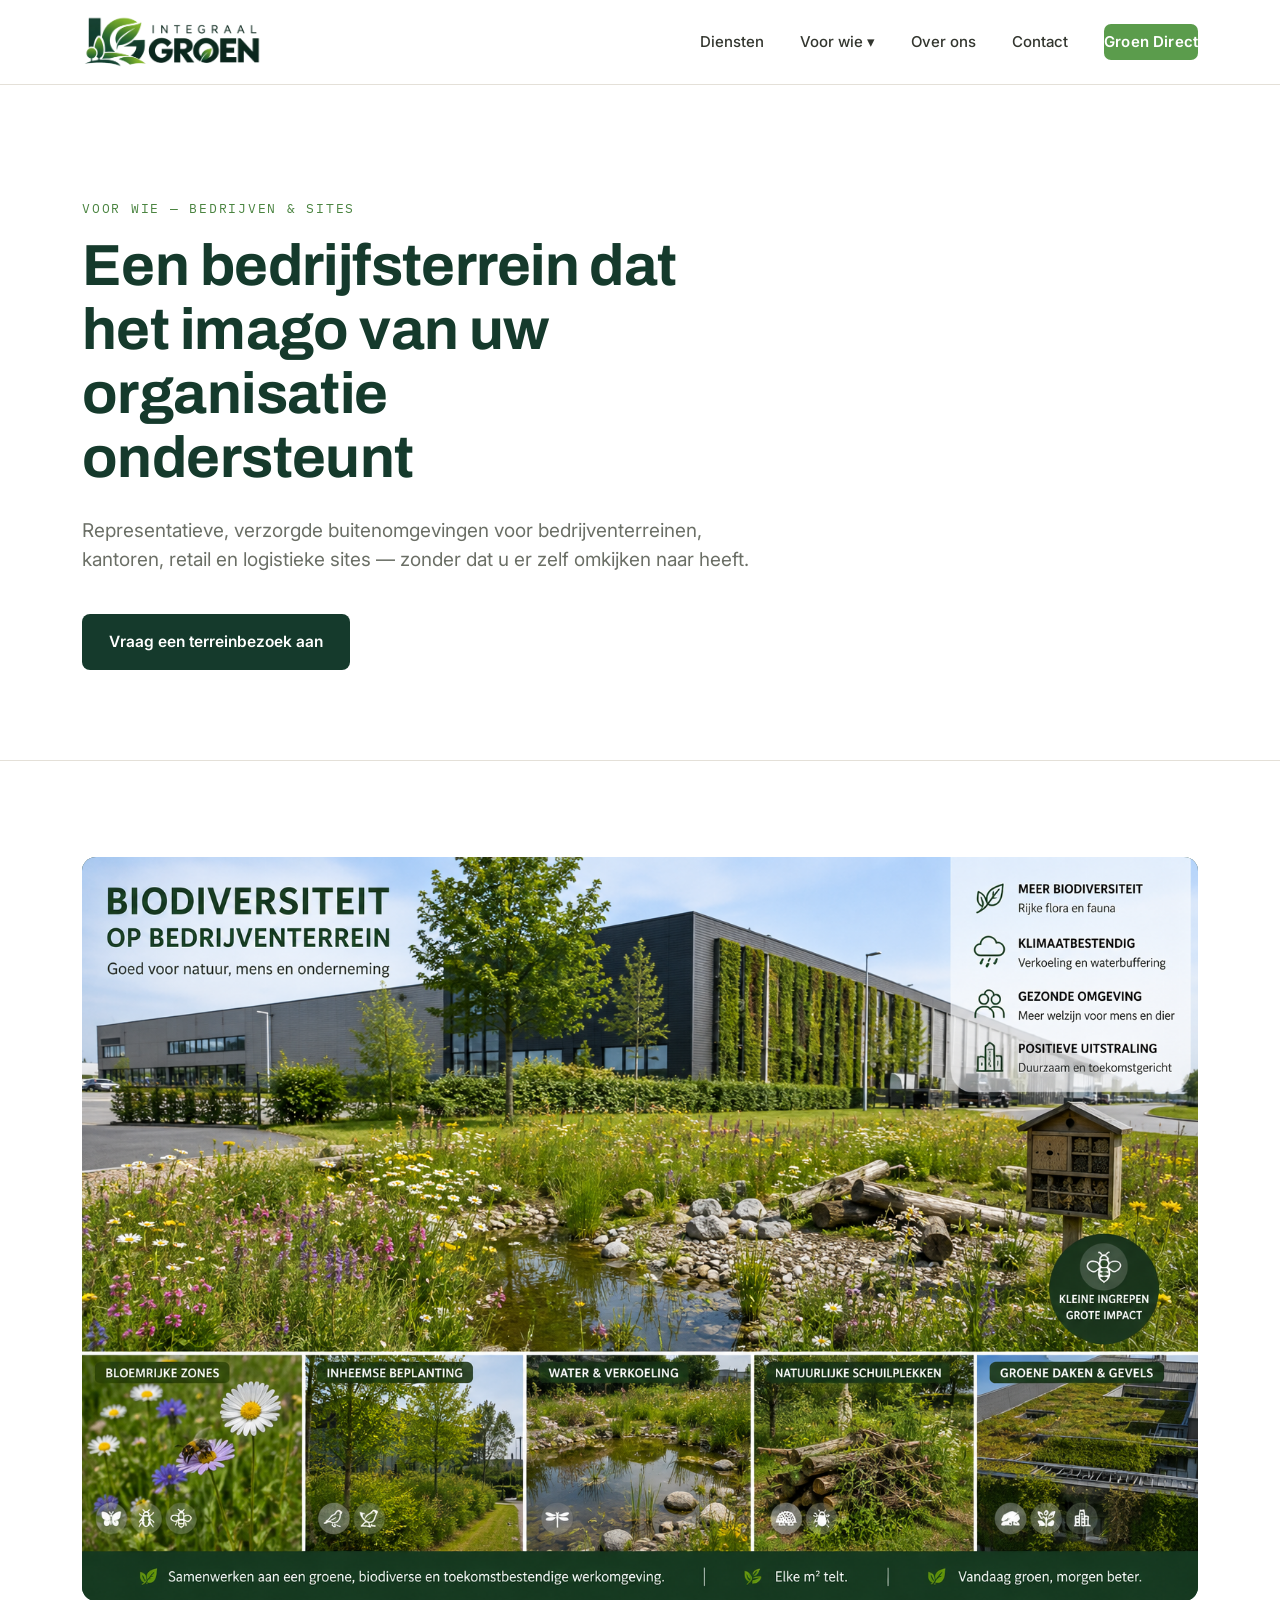
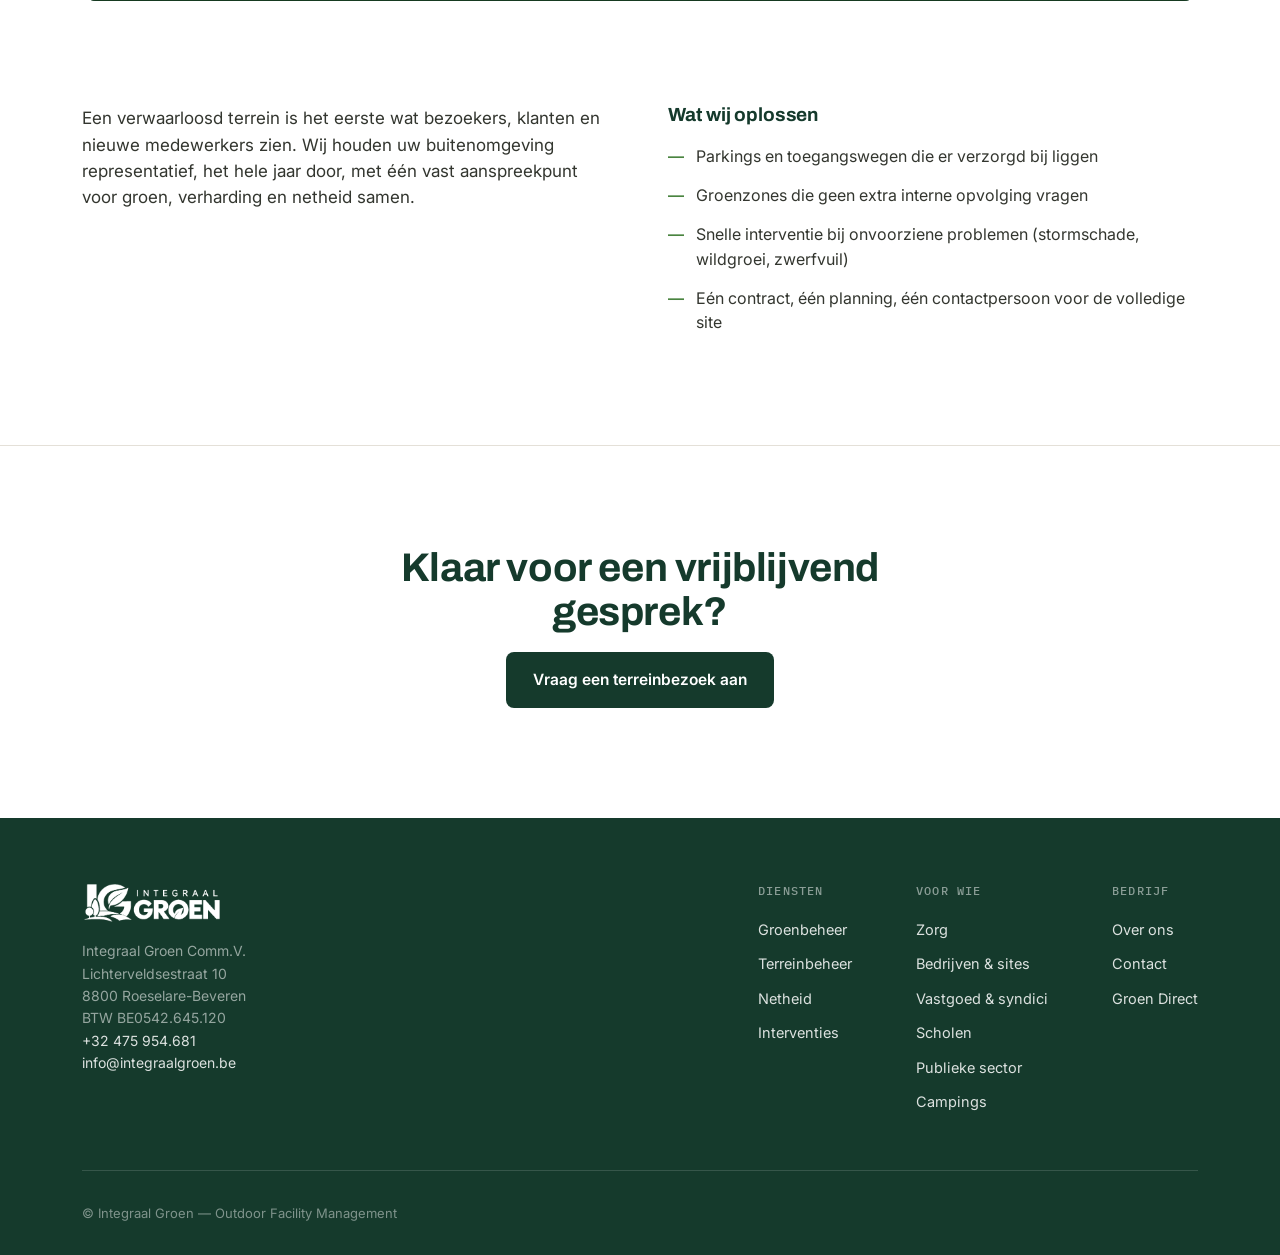
==== commit a6aa89ba: "Add files via upload" ====
--- a/bedrijven.html
+++ b/bedrijven.html
@@ -90,7 +90,7 @@
           Lichterveldsestraat 10<br>
           8800 Roeselare-Beveren<br>
           BTW BE0542.645.120<br>
-          <a href="tel:+3247594681" style="color:rgba(255,255,255,0.85);">+32 475 94.681</a><br>
+          <a href="tel:+32475954681" style="color:rgba(255,255,255,0.85);">+32 475 954.681</a><br>
           <a href="mailto:info@integraalgroen.be" style="color:rgba(255,255,255,0.85);">info@integraalgroen.be</a>
         </p>
       </div>
